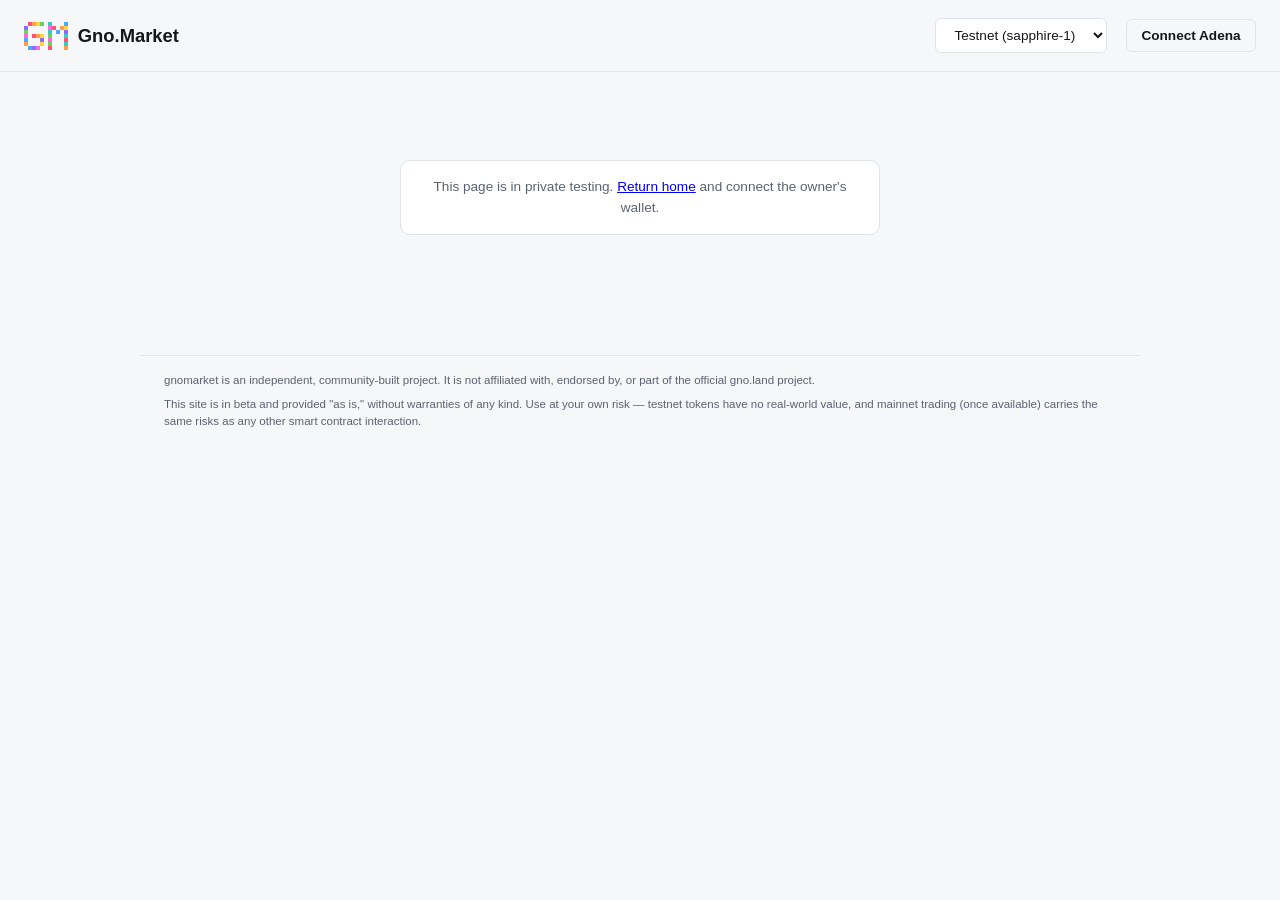
==== collections/index.html @ 697d0a10 "Switch to clean folder-style URLs (/nft/ instead of /nft.html) Moves collections.html, nft.html, nft" ====
<!doctype html>
<html lang="en">
<head>
<meta charset="utf-8" />
<title>Gno.Market — Collections</title>
<meta name="viewport" content="width=device-width, initial-scale=1" />
<link rel="icon" type="image/svg+xml" href="/favicon.svg" />
<link rel="stylesheet" href="/style.css" />
</head>
<body>

<header>
  <h1><img src="/favicon.svg" alt="" class="logo-mark" />Gno.Market<span id="chainLabel" style="display:none;"></span></h1>
  <nav class="topnav" id="appNav" style="display:none;">
    <a href="/">Marketplace</a>
    <a href="/collections/" class="active">Collections</a>
    <a href="/nfts/">NFTs</a>
    <a href="/my-nfts/">My NFTs</a>
  </nav>
  <div style="display:flex; align-items:center; gap:0.6rem;">
    <select id="networkSelect"></select>
    <div id="walletPillContainer"></div>
  </div>
</header>

<main>

<div id="lockedView" class="panel status" style="max-width:480px; margin:4rem auto; text-align:center;">
  This page is in private testing. <a href="/">Return home</a> and connect the owner's wallet.
</div>

<div id="appView" style="display:none;">
  <section>
    <h2>Collections</h2>
    <div class="panel">
      <p class="status">
        Detected by scanning every deployed realm for GRC721/GRC1155 signatures (the same heuristic
        gno-observer uses) — not filtered to Gno.Market's own registry. A collection showing here isn't
        necessarily sellable on the <a href="/">Marketplace</a> page; that additionally requires
        its own realm to register an adapter.
      </p>
      <p class="status">
        This list is a cache refreshed automatically every 30 minutes (not scanned live in your browser —
        that would mean every visitor re-scanning the whole chain). Use "Scan now" for anything deployed
        more recently than the last refresh.
      </p>
      <div style="display:flex; justify-content:space-between; align-items:center; margin-bottom:0.75rem;">
        <span id="scanStatus" class="status"></span>
        <button id="scanBtn" class="secondary">Scan now (live)</button>
      </div>
      <div id="results" style="overflow-x:auto;"></div>
    </div>
  </section>
</div>

</main>

<footer class="site-footer" id="siteFooter"></footer>

<script src="/shared.js?v=10"></script>
<script src="/wallet.js?v=10"></script>
<script>
initNetworkSelect(document.getElementById("networkSelect"), () => { if (unlocked) applyNetwork(); });
initWalletPill(document.getElementById("walletPillContainer"));
initFooter(document.getElementById("siteFooter"));

let unlocked = false;
initGate((isOwner) => {
  unlocked = isOwner;
  document.getElementById("lockedView").style.display = isOwner ? "none" : "";
  document.getElementById("appNav").style.display = isOwner ? "" : "none";
  document.getElementById("appView").style.display = isOwner ? "" : "none";
  if (isOwner) applyNetwork();
});

let scanGeneration = 0;

function applyNetwork() {
  const n = net();
  document.getElementById("chainLabel").textContent = n.chainId + " @ " + n.rpcUrl;
  scanGeneration++; // invalidate any scan still running against the previous network
  document.getElementById("results").innerHTML = "";
  document.getElementById("scanStatus").textContent = "";
  loadCachedCollections();
}

// One row shape for both data sources: the pre-built cache (name/symbol/
// tokenCount/holderCount/image all populated server-side) and a live scan
// (holderCount/image left null — too expensive to compute per-visitor, see
// scripts/refresh-collections.mjs's doc comment).
function collectionRowHtml(c) {
  const netParam = encodeURIComponent(currentNetKey);
  // The link goes to whatever collectionID the marketplace actually knows
  // this collection by — its own real path, unless a satellite adapter
  // fronts it (see SATELLITE_ADAPTERS in shared.js), in which case every
  // downstream link built from here (NFT cards, item pages) needs to carry
  // the adapter's path instead, or "List"/"Buy" would look invisible. The
  // displayed realm text below stays the real path regardless — link
  // target and displayed identity are allowed to differ, but only the
  // link needs to be "correct" for trading to work.
  const pathParam = encodeURIComponent(marketplaceCollectionId(c.path));
  const name = c.name || "(name unavailable)";
  const symbol = c.symbol ? ` (${escapeHtml(c.symbol)})` : "";
  const count = c.tokenCount != null ? c.tokenCount : "?";
  const holders = c.holderCount != null ? c.holderCount : "—";
  const note = c.standard === "GRC1155" ? ' <span class="badge">not tradeable on Gno.Market yet</span>' : "";
  const thumb = c.image
    ? `<img src="${escapeHtml(c.image)}" alt="" class="collection-thumb" />`
    : `<div class="collection-thumb noimg"></div>`;
  // createdAt only ever comes from the cache (see refresh-collections.mjs —
  // it's resolved via a tx-indexer GraphQL query, not something a browser
  // can look up: betanet's indexer has no CORS headers, and there's no
  // vm/* RPC path that returns a deploy date at all). A live-scanned row
  // just shows "—" rather than a wrong or missing-looking blank.
  const created = c.createdAt ? formatDate(c.createdAt) : "—";
  // Filled in by refreshHoldings() once a wallet is connected — checked
  // against c.path (the REAL contract), not the resolved marketplace
  // collectionID, since BalanceOf is a plain read against whatever
  // actually holds the tokens, independent of any adapter.
  return `
    <tr class="clickable" data-href="/nfts/?collection=${pathParam}&network=${netParam}">
      <td>${thumb}</td>
      <td class="mono">${escapeHtml(c.path)}</td>
      <td>${escapeHtml(name)}${symbol}</td>
      <td><span class="badge">${c.standard}</span>${note}</td>
      <td>${count}</td>
      <td>${holders}</td>
      <td class="you-hold" data-path="${escapeHtml(c.path)}">&mdash;</td>
      <td class="meta">${created}</td>
      <td><a href="/nfts/?collection=${pathParam}&network=${netParam}">View NFTs &rarr;</a></td>
    </tr>`;
}

function formatDate(iso) {
  try {
    return new Date(iso).toLocaleDateString(undefined, { year: "numeric", month: "short", day: "numeric" });
  } catch {
    return "—";
  }
}

const RESULTS_TABLE_HEAD =
  `<table class="simple"><thead><tr><th></th><th>Realm</th><th>Name</th><th>Standard</th><th>Tokens</th><th>Holders</th><th>You hold</th><th>Created</th><th></th></tr></thead><tbody id="resultsBody"></tbody></table>`;

// Best-effort BalanceOf(walletAddress) per visible row — not every
// collection exposes BalanceOf (it's a standard GRC721 convention, not
// something market.NFT itself requires), so a failed read just leaves the
// placeholder rather than erroring the row. Only runs once per row per
// connection (data-checked guards against re-querying rows already done
// when a new batch is appended during a live scan).
async function refreshHoldings() {
  if (!walletAddress) return;
  const cells = Array.from(document.querySelectorAll("#results .you-hold:not([data-checked])"));
  await mapLimit(cells, 6, async (cell) => {
    cell.dataset.checked = "1";
    try {
      const [balance] = parseGnoLines(await qevalOn(cell.dataset.path, `BalanceOf(${JSON.stringify(walletAddress)})`));
      cell.textContent = typeof balance === "number" && balance > 0 ? String(balance) : "—";
    } catch {
      cell.textContent = "—";
    }
  });
}
document.addEventListener("wallet:connected", refreshHoldings);
document.addEventListener("wallet:disconnected", () => {
  document.querySelectorAll("#results .you-hold").forEach((cell) => {
    cell.textContent = "—";
    delete cell.dataset.checked;
  });
});

function wireRowClicks() {
  document.querySelectorAll("#results tr.clickable").forEach((row) => {
    if (row.dataset.wired) return;
    row.dataset.wired = "1";
    row.addEventListener("click", (e) => {
      if (e.target.tagName === "A") return; // let the explicit link handle its own click
      location.href = row.dataset.href;
    });
  });
}

function renderTable(items) {
  const resultsEl = document.getElementById("results");
  if (items.length === 0) { resultsEl.innerHTML = ""; return; }
  resultsEl.innerHTML = RESULTS_TABLE_HEAD;
  document.getElementById("resultsBody").innerHTML = items.map(collectionRowHtml).join("");
  wireRowClicks();
  refreshHoldings();
}

function appendRow(item) {
  const resultsEl = document.getElementById("results");
  if (!document.getElementById("resultsBody")) resultsEl.innerHTML = RESULTS_TABLE_HEAD;
  document.getElementById("resultsBody").insertAdjacentHTML("beforeend", collectionRowHtml(item));
  wireRowClicks();
  refreshHoldings();
}

function relativeTime(iso) {
  const ms = Date.now() - new Date(iso).getTime();
  const min = Math.round(ms / 60000);
  if (min < 1) return "just now";
  if (min < 60) return `${min} min ago`;
  const hr = Math.round(min / 60);
  return `${hr} hour${hr === 1 ? "" : "s"} ago`;
}

// Primary data source: the pre-built cache (see this page's own
// explanatory note in the page). Not present for "local" — a personal
// gnodev instance has no CI to run the generator against — so that network
// falls straight through to "no cached data, use Scan now".
async function loadCachedCollections() {
  const myGeneration = scanGeneration;
  const statusEl = document.getElementById("scanStatus");
  statusEl.textContent = "Loading…";
  try {
    const res = await fetch(`data/collections-${net().chainId}.json`, { cache: "no-store" });
    if (myGeneration !== scanGeneration) return;
    if (!res.ok) throw new Error("no cache for this network");
    const data = await res.json();
    if (myGeneration !== scanGeneration) return;
    renderTable(data.collections);
    const truncNote = data.truncated ? ` (first ${data.scannedCount} of ${data.totalRealms} realms — not exhaustive)` : "";
    statusEl.textContent = `${data.collections.length} NFT collection${data.collections.length === 1 ? "" : "s"} · updated ${relativeTime(data.generatedAt)}.${truncNote}`;
  } catch {
    if (myGeneration !== scanGeneration) return;
    renderTable([]);
    statusEl.textContent = `No cached data for ${net().label} yet — click "Scan now" for a live scan.`;
  }
}

// Fallback for anything deployed more recently than the last cache refresh
// (or for "local", which has no cache at all): a lighter live scan, missing
// the thumbnail/holder columns the cache computes server-side (see
// scripts/refresh-collections.mjs) — those need per-token enumeration,
// too expensive to repeat in every visitor's own browser.
async function runScan() {
  const myGeneration = ++scanGeneration;
  const btn = document.getElementById("scanBtn");
  const statusEl = document.getElementById("scanStatus");
  btn.disabled = true;
  renderTable([]);
  let count = 0;
  try {
    const { found, scannedCount, truncated, totalRealms } = await scanChainForCollections(
      (scanned, total) => {
        if (myGeneration === scanGeneration) statusEl.textContent = `Scanning… ${scanned}/${total} (found ${count})`;
      },
      async (item) => {
        if (myGeneration !== scanGeneration) return; // superseded — stop enriching/rendering for a dead scan
        const summary = await fetchCollectionSummary(item.path).catch(() => ({ name: null, symbol: null, tokenCount: null }));
        if (myGeneration !== scanGeneration) return;
        // Drop GRC721s with no confirmed token count — either a real 0
        // (never minted anything) or unreadable entirely (no TokenCount()
        // at all). Both describe something that isn't a genuine browsable
        // collection: gnoswap's position/v1 and staker never mint, and
        // gnoswap/gnft, despite having real holders, doesn't expose a
        // count either — if we can't even say how many tokens exist, it
        // doesn't belong in a collections list. Leaves GRC1155 alone
        // (TokenCount isn't part of that standard here).
        if (item.standard === "GRC721" && (summary.tokenCount == null || summary.tokenCount === 0)) return;
        count++;
        // Thumbnail only for GRC721 (holder/image logic is per-token-owner,
        // GRC1155's balance-per-holder shape isn't enumerated here yet) —
        // best-effort, a failed/slow lookup shouldn't block the row itself.
        const image = item.standard === "GRC721" ? await fetchFirstTokenImage(item.path).catch(() => null) : null;
        if (myGeneration !== scanGeneration) return;
        appendRow({ ...item, ...summary, holderCount: null, image });
      }
    );
    if (myGeneration !== scanGeneration) return; // superseded by a network switch or a newer scan

    const truncNote = truncated
      ? ` (showing results from the first ${scannedCount} of ${totalRealms} realms — this is a demo-grade scan, not exhaustive)`
      : "";
    statusEl.textContent = count === 0
      ? `0 NFT collections detected across ${scannedCount} realms scanned.`
      : `${count} NFT collection${count === 1 ? "" : "s"} detected across ${scannedCount} realm${scannedCount === 1 ? "" : "s"} scanned.${truncNote}`;
  } catch (err) {
    if (myGeneration === scanGeneration) statusEl.textContent = "Scan failed: " + err.message;
  } finally {
    if (myGeneration === scanGeneration) btn.disabled = false;
  }
}

document.getElementById("scanBtn").addEventListener("click", runScan);
</script>
</body>
</html>
---- style.css ----
:root {
  color-scheme: light dark;
  --bg: #0f1115;
  --panel: #171a21;
  --border: #2a2f3a;
  --text: #e7e9ee;
  --muted: #9aa3b2;
  --accent: #6ea8fe;
  --accent-text: #06101f;
  --danger: #ff6b6b;
  --good: #4ade80;
  --warn-bg: #3a2f12;
  --warn-border: #6b4f16;
}
@media (prefers-color-scheme: light) {
  :root {
    --bg: #f6f7f9;
    --panel: #ffffff;
    --border: #dfe3ea;
    --text: #14161a;
    --muted: #5b6270;
    --accent: #2f6feb;
    --accent-text: #ffffff;
    --warn-bg: #fff6e0;
    --warn-border: #e8c76a;
  }
}
* { box-sizing: border-box; }
body {
  margin: 0;
  background: var(--bg);
  color: var(--text);
  font: 15px/1.5 -apple-system, BlinkMacSystemFont, "Segoe UI", sans-serif;
}
header {
  display: flex;
  align-items: center;
  justify-content: space-between;
  gap: 1.5rem;
  padding: 0.85rem 1.5rem;
  flex-wrap: wrap;
  border-bottom: 1px solid var(--border);
}
header h1 { font-size: 1.15rem; margin: 0; display: flex; align-items: center; gap: 0.6rem; flex: none; }
header h1 .logo-mark {
  width: 2.4em;
  height: 2.4em;
  flex: none;
  transition: transform 0.25s ease;
}
header h1 .logo-mark:hover { transform: scale(1.15) rotate(-8deg); }
@media (prefers-reduced-motion: reduce) {
  header h1 .logo-mark { transition: none; }
  header h1 .logo-mark:hover { transform: none; }
}
/* nav now lives inline in the header row itself (between the wordmark and
   the network/wallet controls) rather than as its own full-width bordered
   strip underneath — the border above moved onto header to keep a single
   dividing line instead of two. */
nav.topnav {
  display: flex;
  gap: 0.25rem;
  flex: 1;
  justify-content: center;
  flex-wrap: wrap;
}
nav.topnav a {
  display: inline-block;
  padding: 0.5rem 0.9rem;
  color: var(--muted);
  text-decoration: none;
  font-size: 0.85rem;
  font-weight: 600;
  border-bottom: 2px solid transparent;
}
nav.topnav a:hover { color: var(--text); }
nav.topnav a.active { color: var(--text); border-bottom-color: var(--accent); }
main { max-width: 1000px; margin: 0 auto; padding: 1.5rem; }
section { margin-bottom: 2rem; }
h2 { font-size: 1rem; text-transform: uppercase; letter-spacing: 0.04em; color: var(--muted); margin: 0 0 0.75rem; }
.panel {
  background: var(--panel);
  border: 1px solid var(--border);
  border-radius: 10px;
  padding: 1rem 1.25rem;
}
.banner {
  background: var(--warn-bg);
  border: 1px solid var(--warn-border);
  border-radius: 10px;
  padding: 0.75rem 1rem;
  font-size: 0.85rem;
  margin-bottom: 1rem;
}
select, button, .btn {
  background: var(--accent);
  color: var(--accent-text);
  border: none;
  border-radius: 6px;
  padding: 0.5rem 0.9rem;
  font-size: 0.85rem;
  font-weight: 600;
  cursor: pointer;
  font-family: inherit;
}
select {
  background: var(--panel);
  color: var(--text);
  border: 1px solid var(--border);
  font-weight: 400;
}
button.secondary {
  background: transparent;
  color: var(--text);
  border: 1px solid var(--border);
}
button.secondary.connected {
  background: none;
  color: var(--good);
  border: 1px solid var(--good);
  font-weight: 600;
}
/* Distinct color on hover (not just the "Disconnect" label swap) so the
   button reads as an action to take, not an inert connected status pill. */
button.secondary.connected:hover {
  color: var(--accent);
  border-color: var(--accent);
}
button:disabled { opacity: 0.5; cursor: not-allowed; }
select:disabled { opacity: 0.5; }
input[type="text"], input[type="number"] {
  background: var(--bg);
  color: var(--text);
  border: 1px solid var(--border);
  border-radius: 6px;
  padding: 0.4rem 0.6rem;
  font-size: 0.85rem;
  width: 100%;
}
select.field-input {
  width: 100%;
  padding: 0.4rem 0.6rem;
}
label { display: block; font-size: 0.75rem; color: var(--muted); margin-bottom: 0.2rem; }
.field { margin-bottom: 0.6rem; }
.grid {
  display: grid;
  grid-template-columns: repeat(auto-fill, minmax(210px, 1fr));
  gap: 1rem;
}
.card {
  background: var(--panel);
  border: 1px solid var(--border);
  border-radius: 10px;
  overflow: hidden;
  display: flex;
  flex-direction: column;
}
.card a.card-link, a.card-link { color: inherit; text-decoration: none; display: contents; }
.card img, .card .noimg {
  width: 100%;
  aspect-ratio: 1 / 1;
  object-fit: cover;
  background: var(--bg);
}
.card .noimg { display: flex; align-items: center; justify-content: center; color: var(--muted); font-size: 0.8rem; }
.card .body { padding: 0.7rem 0.8rem 0.9rem; display: flex; flex-direction: column; gap: 0.35rem; }
.card .name { font-weight: 600; font-size: 0.9rem; }
.swatch {
  display: inline-block;
  width: 0.7em;
  height: 0.7em;
  border-radius: 50%;
  border: 1px solid var(--border);
  margin-left: 0.4em;
  vertical-align: middle;
}
.card .meta { color: var(--muted); font-size: 0.75rem; word-break: break-all; }
.card .traits { display: flex; flex-wrap: wrap; gap: 0.3rem; }
.trait {
  background: var(--bg);
  border: 1px solid var(--border);
  border-radius: 4px;
  padding: 0.15rem 0.4rem;
  font-size: 0.68rem;
  color: var(--muted);
}
.trait b { color: var(--text); font-weight: 600; }
.card .price { font-weight: 700; }
.card .actions { margin-top: 0.4rem; display: flex; gap: 0.4rem; }
.card .card-actions { padding: 0 0.8rem 0.8rem; display: flex; flex-direction: column; gap: 0.4rem; }
.card .card-actions .row-inline { display: flex; gap: 0.4rem; }
.card .card-actions button { white-space: nowrap; }
.card .card-actions .trade-status { margin: 0; min-height: 1.1em; }
/* Price input's unit stays visible once typing starts, unlike a
   placeholder that vanishes the moment there's a value. */
.amount-input { position: relative; flex: 1; min-width: 0; }
.amount-input input[type="number"] { width: 100%; padding: 0.35rem 2.6rem 0.35rem 0.5rem; }
.amount-input .unit {
  position: absolute; right: 0.55rem; top: 50%; transform: translateY(-50%);
  font-size: 0.7rem; color: var(--muted); pointer-events: none;
}
.status { font-size: 0.85rem; color: var(--muted); min-height: 1.2em; }
.status.error { color: var(--danger); }
.status.ok { color: var(--good); }
.mono { font-family: ui-monospace, SFMono-Regular, Menlo, monospace; font-size: 0.8rem; }
details summary { cursor: pointer; color: var(--muted); font-size: 0.85rem; }
.row { display: flex; gap: 0.6rem; align-items: end; flex-wrap: wrap; }
.row .field { flex: 1; min-width: 140px; }
table.simple { width: 100%; border-collapse: collapse; font-size: 0.85rem; }
table.simple th, table.simple td { text-align: left; padding: 0.35rem 0.5rem; border-bottom: 1px solid var(--border); }
table.simple th { color: var(--muted); font-weight: 500; }
table.simple tr.clickable { cursor: pointer; }
table.simple tr.clickable:hover { background: var(--bg); }
.collection-thumb {
  width: 36px; height: 36px; border-radius: 6px; object-fit: cover; display: block;
  background: var(--bg); border: 1px solid var(--border);
}
.collection-thumb.noimg { display: block; }
.badge {
  display: inline-block;
  background: var(--border);
  border-radius: 4px;
  padding: 0.1rem 0.4rem;
  font-size: 0.7rem;
}
.spinner {
  display: inline-block; width: 0.85em; height: 0.85em; margin-right: 0.45em;
  border: 2px solid currentColor; border-right-color: transparent; border-radius: 50%;
  vertical-align: -0.15em; animation: spin 0.6s linear infinite;
}
@keyframes spin { to { transform: rotate(360deg); } }

/* ---------------- wallet pill ---------------- */
.wallet-pill { display: flex; align-items: center; gap: 0.6rem; }
.wallet-info { display: flex; flex-direction: column; align-items: flex-end; line-height: 1.25; min-width: 0; }
.wallet-addr { font-size: 0.78rem; }
.wallet-balance { font-size: 0.7rem; color: var(--muted); }
.wallet-pill button.connected {
  background: none; color: var(--good); border: 1px solid var(--good); font-weight: 600;
}
.wallet-pill button.connected:hover { color: var(--accent); border-color: var(--accent); }

/* ---------------- toolbar (sort / filter / view toggle) ---------------- */
.toolbar {
  display: flex; align-items: center; gap: 0.6rem; flex-wrap: wrap;
  margin-bottom: 0.9rem;
}
.toolbar .spacer { flex: 1; }
.view-toggle { display: flex; border: 1px solid var(--border); border-radius: 6px; overflow: hidden; }
.view-toggle button {
  background: var(--panel); color: var(--muted); border: none; border-radius: 0;
  padding: 0.4rem 0.6rem; font-weight: 400;
}
.view-toggle button + button { border-left: 1px solid var(--border); }
.view-toggle button.active { background: var(--accent); color: var(--accent-text); font-weight: 600; }

/* Grid density: default (auto-fill 210px) is "large"; .grid-compact packs
   more, smaller cards per row for the "small" mosaic size option. */
.grid-compact { grid-template-columns: repeat(auto-fill, minmax(140px, 1fr)); gap: 0.65rem; }
.grid-compact .card .body { padding: 0.5rem 0.6rem 0.7rem; gap: 0.2rem; }
.grid-compact .card .name { font-size: 0.78rem; }
.grid-compact .card .meta, .grid-compact .card .price { font-size: 0.68rem; }
.grid-compact .card .traits { display: none; }

/* List view: reuses table.simple but with an image thumbnail column. */
table.listings th img, table.listings td img { width: 42px; height: 42px; object-fit: cover; border-radius: 4px; vertical-align: middle; }
table.listings td.name-cell { display: flex; align-items: center; gap: 0.6rem; }

/* ---------------- NFT detail page ---------------- */
.detail-layout { display: grid; grid-template-columns: minmax(0, 380px) 1fr; gap: 1.5rem; }
@media (max-width: 720px) { .detail-layout { grid-template-columns: 1fr; } }
.detail-media img, .detail-media .noimg { width: 100%; border-radius: 12px; aspect-ratio: 1 / 1; object-fit: cover; }
.detail-title { font-size: 1.4rem; font-weight: 700; margin: 0 0 0.2rem; }
.detail-collection { color: var(--muted); font-size: 0.9rem; margin-bottom: 1rem; }
.detail-collection a { color: var(--accent); text-decoration: none; }
.detail-price-box { display: flex; align-items: baseline; gap: 0.5rem; margin: 1rem 0; }
.detail-price-box .amount { font-size: 1.6rem; font-weight: 700; }
.breadcrumb { font-size: 0.8rem; color: var(--muted); margin-bottom: 1rem; }
.breadcrumb a { color: var(--muted); text-decoration: none; }
.breadcrumb a:hover { color: var(--text); }

/* ---------------- disclaimer footer ---------------- */
footer.site-footer {
  max-width: 1000px;
  margin: 2rem auto 0;
  padding: 1rem 1.5rem 2rem;
  border-top: 1px solid var(--border);
  color: var(--muted);
  font-size: 0.72rem;
  line-height: 1.5;
}
footer.site-footer p { margin: 0 0 0.4rem; }
footer.site-footer p:last-child { margin-bottom: 0; }

/* ---------------- splash (gated home page) ---------------- */
.splash { max-width: 480px; margin: 4rem auto; text-align: center; }
.splash-badge {
  display: inline-block; border: 1px solid var(--border); border-radius: 999px;
  padding: 0.4rem 1rem; font-size: 0.8rem; font-weight: 600; letter-spacing: 0.04em;
  text-transform: uppercase; color: var(--accent); margin-bottom: 2rem;
}
.splash-logo { width: 3rem; height: 3rem; margin-bottom: 0.75rem; }
.splash-mark { font-size: 2.4rem; font-weight: 800; letter-spacing: -0.02em; margin: 0 0 0.75rem; }
.splash-tagline { color: var(--muted); font-size: 1.05rem; margin: 0 0 2rem; }
.splash-links { display: flex; gap: 1.25rem; justify-content: center; font-size: 0.9rem; }
.splash-links a { color: var(--muted); text-decoration: none; border-bottom: 1px solid transparent; }
.splash-links a:hover { color: var(--text); border-bottom-color: var(--accent); }
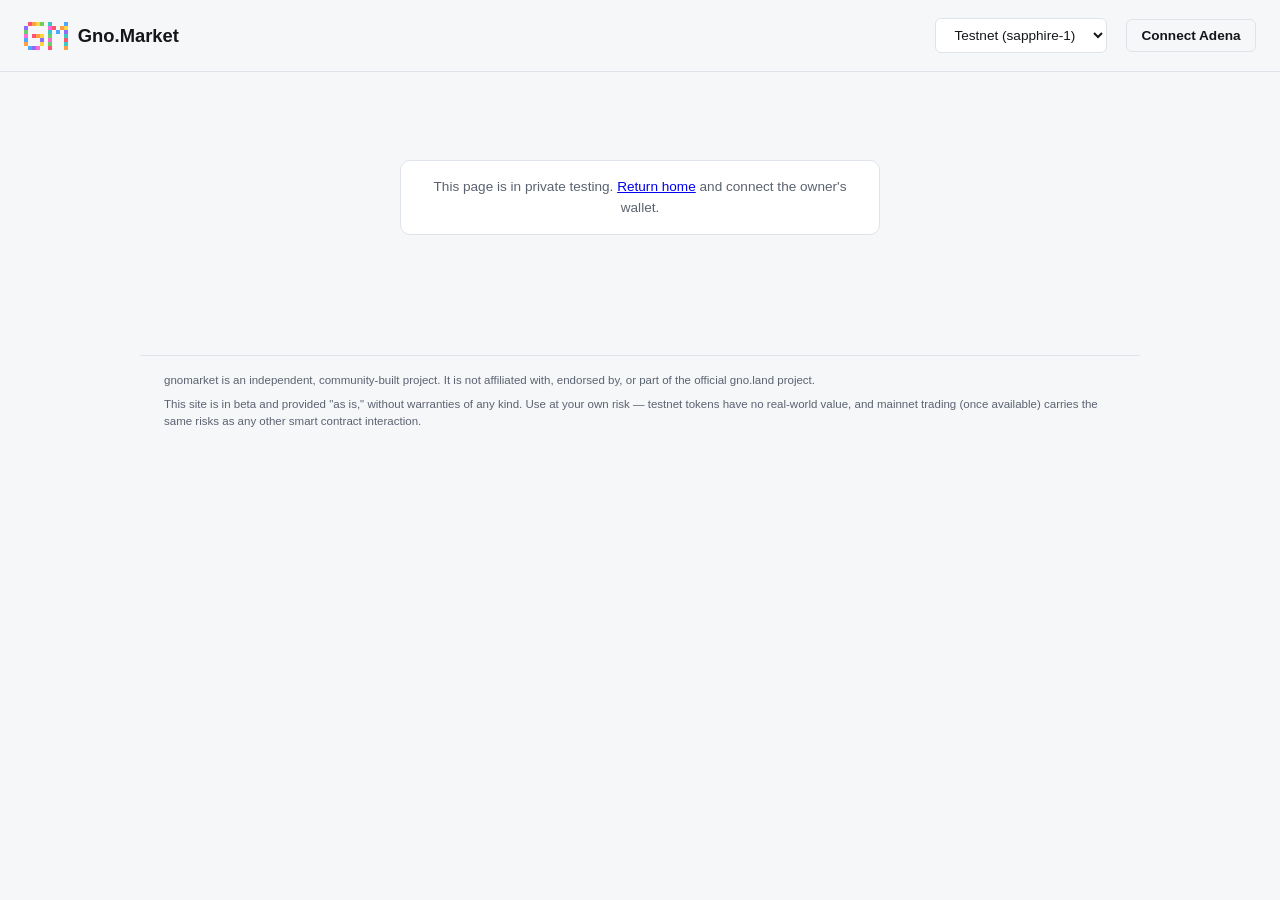
==== commit f35b0e7d: "Add persisted caching + refresh controls; fix the empty-Collections bug Fixes the reported bug: clic" ====
--- a/collections/index.html
+++ b/collections/index.html
@@ -44,9 +44,17 @@
         that would mean every visitor re-scanning the whole chain). Use "Scan now" for anything deployed
         more recently than the last refresh.
       </p>
-      <div style="display:flex; justify-content:space-between; align-items:center; margin-bottom:0.75rem;">
+      <div style="display:flex; justify-content:space-between; align-items:center; margin-bottom:0.75rem; gap:0.5rem; flex-wrap:wrap;">
         <span id="scanStatus" class="status"></span>
-        <button id="scanBtn" class="secondary">Scan now (live)</button>
+        <div style="display:flex; align-items:center; gap:0.5rem;">
+          <select id="autoRefreshSelect" title="Auto-refresh (re-reads the pre-built cache file only — no chain queries)">
+            <option value="0">Auto-refresh: off</option>
+            <option value="60000">Auto-refresh: 1 min</option>
+            <option value="300000">Auto-refresh: 5 min</option>
+          </select>
+          <button id="refreshBtn" class="secondary">Refresh</button>
+          <button id="scanBtn" class="secondary">Scan now (live)</button>
+        </div>
       </div>
       <div id="results" style="overflow-x:auto;"></div>
     </div>
@@ -57,7 +65,7 @@
 
 <footer class="site-footer" id="siteFooter"></footer>
 
-<script src="/shared.js?v=10"></script>
+<script src="/shared.js?v=12"></script>
 <script src="/wallet.js?v=10"></script>
 <script>
 initNetworkSelect(document.getElementById("networkSelect"), () => { if (unlocked) applyNetwork(); });
@@ -65,23 +73,13 @@
 initFooter(document.getElementById("siteFooter"));
 
 let unlocked = false;
-initGate((isOwner) => {
-  unlocked = isOwner;
-  document.getElementById("lockedView").style.display = isOwner ? "none" : "";
-  document.getElementById("appNav").style.display = isOwner ? "" : "none";
-  document.getElementById("appView").style.display = isOwner ? "" : "none";
-  if (isOwner) applyNetwork();
-});
-
 let scanGeneration = 0;
 
 function applyNetwork() {
   const n = net();
   document.getElementById("chainLabel").textContent = n.chainId + " @ " + n.rpcUrl;
   scanGeneration++; // invalidate any scan still running against the previous network
-  document.getElementById("results").innerHTML = "";
-  document.getElementById("scanStatus").textContent = "";
-  loadCachedCollections();
+  loadCachedCollections(); // shows this network's own cached copy instantly if there is one, no blank flash
 }
 
 // One row shape for both data sources: the pre-built cache (name/symbol/
@@ -197,36 +195,48 @@
   refreshHoldings();
 }
 
-function relativeTime(iso) {
-  const ms = Date.now() - new Date(iso).getTime();
-  const min = Math.round(ms / 60000);
-  if (min < 1) return "just now";
-  if (min < 60) return `${min} min ago`;
-  const hr = Math.round(min / 60);
-  return `${hr} hour${hr === 1 ? "" : "s"} ago`;
-}
+function collectionsCacheKey() { return `collections:${net().chainId}`; }
 
 // Primary data source: the pre-built cache (see this page's own
 // explanatory note in the page). Not present for "local" — a personal
 // gnodev instance has no CI to run the generator against — so that network
 // falls straight through to "no cached data, use Scan now".
+//
+// Reads a LOCALLY persisted copy first (instant, zero network) so a page
+// load or "Refresh" click never has to blank the table while waiting on
+// even the cheap static-file fetch — then fetches the real file to pick up
+// anything published since. This is also what makes auto-refresh here safe
+// to default on: it's a fetch of our own pre-built JSON, never a chain
+// query, so polling it costs the RPC nothing at all.
 async function loadCachedCollections() {
   const myGeneration = scanGeneration;
   const statusEl = document.getElementById("scanStatus");
-  statusEl.textContent = "Loading…";
+  const key = collectionsCacheKey();
+  const cached = cacheGet(key);
+  if (cached) {
+    renderTable(cached.data.collections);
+    statusEl.textContent = `${cached.data.collections.length} NFT collection${cached.data.collections.length === 1 ? "" : "s"} · showing cached copy from ${relativeTime(cached.savedAt)} — refreshing…`;
+  } else {
+    statusEl.textContent = "Loading…";
+  }
   try {
-    const res = await fetch(`data/collections-${net().chainId}.json`, { cache: "no-store" });
+    const res = await fetch(`/data/collections-${net().chainId}.json`, { cache: "no-store" });
     if (myGeneration !== scanGeneration) return;
     if (!res.ok) throw new Error("no cache for this network");
     const data = await res.json();
     if (myGeneration !== scanGeneration) return;
+    cacheSet(key, data);
     renderTable(data.collections);
     const truncNote = data.truncated ? ` (first ${data.scannedCount} of ${data.totalRealms} realms — not exhaustive)` : "";
     statusEl.textContent = `${data.collections.length} NFT collection${data.collections.length === 1 ? "" : "s"} · updated ${relativeTime(data.generatedAt)}.${truncNote}`;
-  } catch {
+  } catch (err) {
     if (myGeneration !== scanGeneration) return;
-    renderTable([]);
-    statusEl.textContent = `No cached data for ${net().label} yet — click "Scan now" for a live scan.`;
+    if (cached) {
+      statusEl.textContent = `${cached.data.collections.length} NFT collection${cached.data.collections.length === 1 ? "" : "s"} · showing cached copy from ${relativeTime(cached.savedAt)} — refresh failed: ${err.message}`;
+    } else {
+      renderTable([]);
+      statusEl.textContent = `No cached data for ${net().label} yet — click "Scan now" for a live scan.`;
+    }
   }
 }
 
@@ -240,8 +250,15 @@
   const btn = document.getElementById("scanBtn");
   const statusEl = document.getElementById("scanStatus");
   btn.disabled = true;
-  renderTable([]);
+  // Deliberately NOT clearing #results here — whatever's already showing
+  // (the cache, or a previous scan) stays up until this scan actually has
+  // its first real row to replace it with. Blanking immediately used to
+  // mean a scan interrupted by navigating away (or the page coming back
+  // from the browser's bfcache mid-scan) could leave the table stuck
+  // empty — see pageshow handler below for the bfcache half of that fix.
   let count = 0;
+  let cleared = false;
+  const items = [];
   try {
     const { found, scannedCount, truncated, totalRealms } = await scanChainForCollections(
       (scanned, total) => {
@@ -266,11 +283,15 @@
         // best-effort, a failed/slow lookup shouldn't block the row itself.
         const image = item.standard === "GRC721" ? await fetchFirstTokenImage(item.path).catch(() => null) : null;
         if (myGeneration !== scanGeneration) return;
-        appendRow({ ...item, ...summary, holderCount: null, image });
+        const row = { ...item, ...summary, holderCount: null, image };
+        items.push(row);
+        if (!cleared) { cleared = true; renderTable([]); } // first real row — safe to replace the old view now
+        appendRow(row);
       }
     );
     if (myGeneration !== scanGeneration) return; // superseded by a network switch or a newer scan
 
+    cacheSet(collectionsCacheKey(), { collections: items, generatedAt: new Date().toISOString(), truncated, scannedCount, totalRealms });
     const truncNote = truncated
       ? ` (showing results from the first ${scannedCount} of ${totalRealms} realms — this is a demo-grade scan, not exhaustive)`
       : "";
@@ -285,6 +306,31 @@
 }
 
 document.getElementById("scanBtn").addEventListener("click", runScan);
+wireRefresh(document.getElementById("refreshBtn"), document.getElementById("autoRefreshSelect"), () => { if (unlocked) loadCachedCollections(); });
+
+// Defensive fix for the same underlying bug from the other direction:
+// Chrome/Safari can restore this exact page from the back-forward cache
+// (no JS re-execution) if the user navigates here via the browser's own
+// Back/Forward buttons — which would otherwise freeze whatever was showing
+// at the moment they navigated away, blank table mid-scan included.
+window.addEventListener("pageshow", (e) => { if (e.persisted && unlocked) loadCachedCollections(); });
+
+// Called last, deliberately — its callback can fire SYNCHRONOUSLY (an
+// already-unlocked owner, or the ?on=1 dev bypass) and immediately calls
+// applyNetwork(), which reaches every function/const defined above. Every
+// `function` declaration is hoisted so call order among those doesn't
+// matter, but a `const`/`let` is not — it sits in its temporal dead zone
+// until execution actually reaches that line. Calling initGate() only
+// after all of those have already been declared, rather than partway
+// through the script, is what makes that safe regardless of which
+// function ends up running first.
+initGate((isOwner) => {
+  unlocked = isOwner;
+  document.getElementById("lockedView").style.display = isOwner ? "none" : "";
+  document.getElementById("appNav").style.display = isOwner ? "" : "none";
+  document.getElementById("appView").style.display = isOwner ? "" : "none";
+  if (isOwner) applyNetwork();
+});
 </script>
 </body>
 </html>
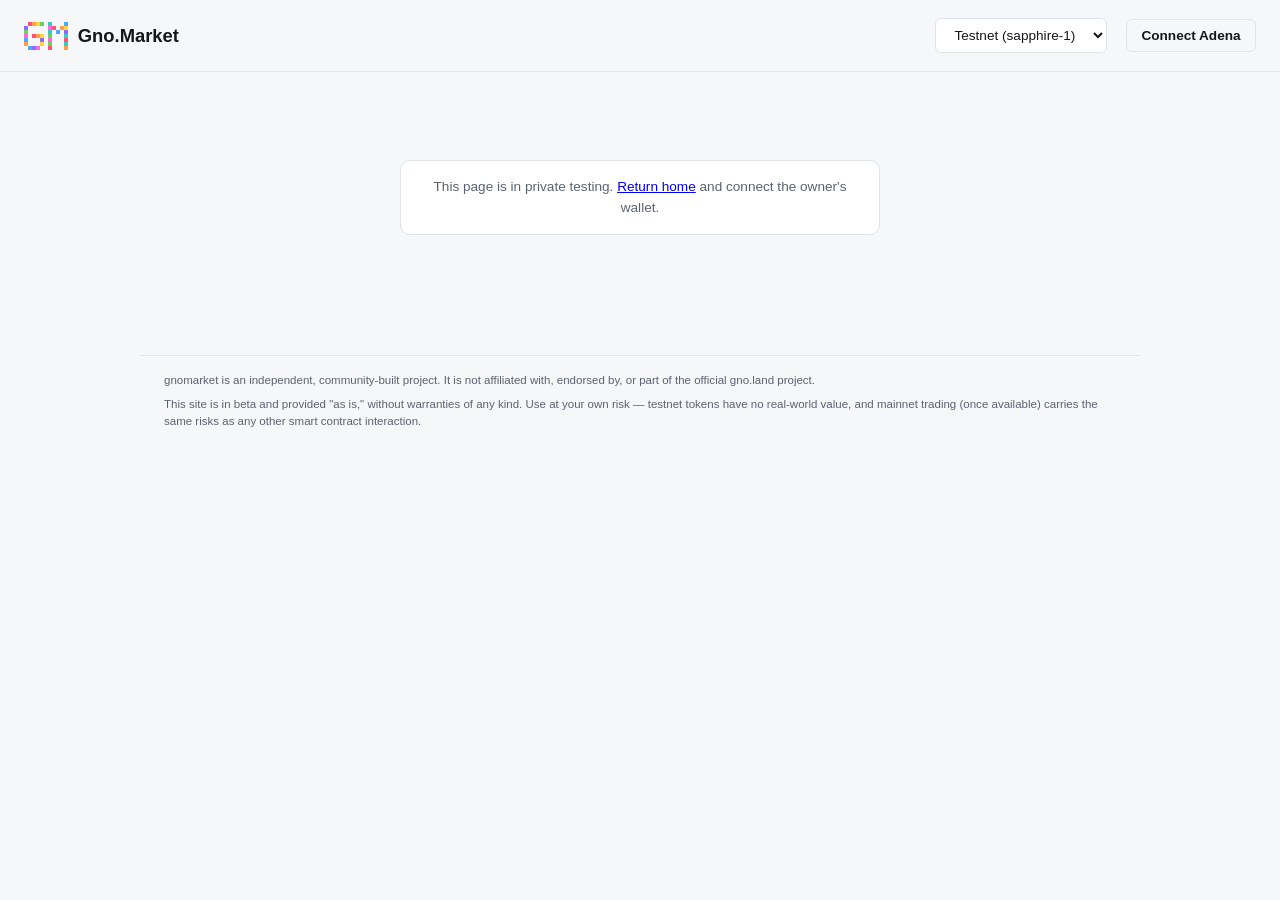
==== commit e4161a81: "Add direct wallet-to-wallet transfer on My NFTs Each card gets a "Transfer to another wallet" toggle" ====
--- a/collections/index.html
+++ b/collections/index.html
@@ -66,7 +66,7 @@
 <footer class="site-footer" id="siteFooter"></footer>
 
 <script src="/shared.js?v=12"></script>
-<script src="/wallet.js?v=10"></script>
+<script src="/wallet.js?v=11"></script>
 <script>
 initNetworkSelect(document.getElementById("networkSelect"), () => { if (unlocked) applyNetwork(); });
 initWalletPill(document.getElementById("walletPillContainer"));
--- a/style.css
+++ b/style.css
@@ -192,6 +192,11 @@
 .card .card-actions .row-inline { display: flex; gap: 0.4rem; }
 .card .card-actions button { white-space: nowrap; }
 .card .card-actions .trade-status { margin: 0; min-height: 1.1em; }
+.card .transfer-block { padding: 0 0.8rem 0.8rem; display: flex; flex-direction: column; gap: 0.4rem; }
+.card .transfer-block .row-inline { display: flex; gap: 0.4rem; }
+.card .transfer-block button { white-space: nowrap; }
+.card .transfer-block input.transfer-address { flex: 1; min-width: 0; }
+.card .transfer-block .transfer-status { margin: 0; min-height: 1.1em; }
 /* Price input's unit stays visible once typing starts, unlike a
    placeholder that vanishes the moment there's a value. */
 .amount-input { position: relative; flex: 1; min-width: 0; }
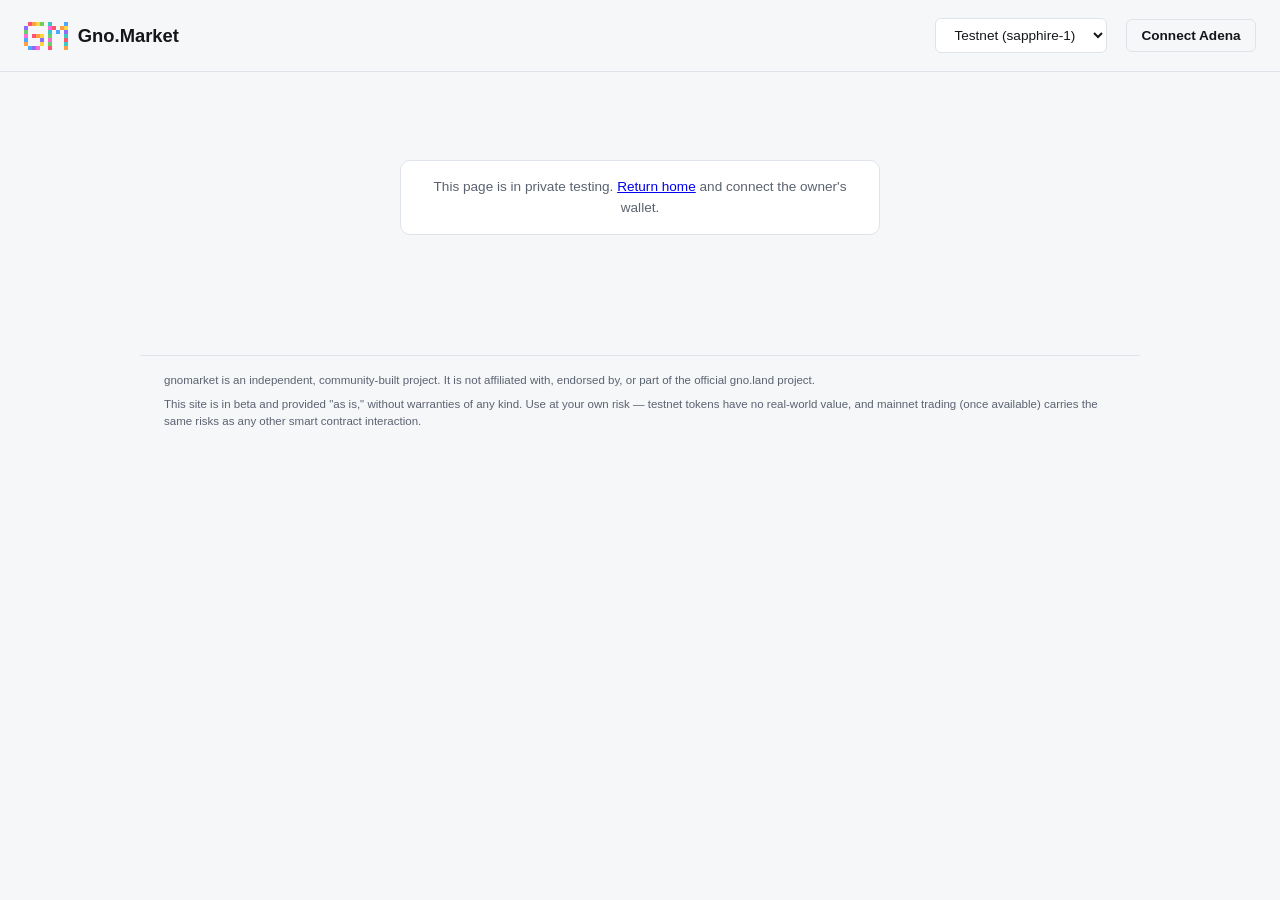
==== commit a3d43d82: "Add search, trait filters, rarity ranking, favorites, and portfolio value The frontend-only tier fro" ====
--- a/collections/index.html
+++ b/collections/index.html
@@ -45,6 +45,12 @@
         more recently than the last refresh.
       </p>
       <div style="display:flex; justify-content:space-between; align-items:center; margin-bottom:0.75rem; gap:0.5rem; flex-wrap:wrap;">
+        <div style="display:flex; align-items:center; gap:0.5rem;">
+          <input type="text" id="searchInput" placeholder="Search collections…" style="min-width:14rem;" />
+          <label style="display:flex; align-items:center; gap:0.3rem; white-space:nowrap;">
+            <input type="checkbox" id="favoritesOnlyCheckbox" /> Favorites only
+          </label>
+        </div>
         <span id="scanStatus" class="status"></span>
         <div style="display:flex; align-items:center; gap:0.5rem;">
           <select id="autoRefreshSelect" title="Auto-refresh (re-reads the pre-built cache file only — no chain queries)">
@@ -65,7 +71,7 @@
 
 <footer class="site-footer" id="siteFooter"></footer>
 
-<script src="/shared.js?v=12"></script>
+<script src="/shared.js?v=13"></script>
 <script src="/wallet.js?v=11"></script>
 <script>
 initNetworkSelect(document.getElementById("networkSelect"), () => { if (unlocked) applyNetwork(); });
@@ -115,8 +121,10 @@
   // against c.path (the REAL contract), not the resolved marketplace
   // collectionID, since BalanceOf is a plain read against whatever
   // actually holds the tokens, independent of any adapter.
+  const favored = isFavorite("collections", c.path);
   return `
     <tr class="clickable" data-href="/nfts/?collection=${pathParam}&network=${netParam}">
+      <td><button type="button" class="fav-star${favored ? " active" : ""}" data-path="${escapeAttr(c.path)}" title="${favored ? "Remove from favorites" : "Add to favorites"}">${favored ? "★" : "☆"}</button></td>
       <td>${thumb}</td>
       <td class="mono">${escapeHtml(c.path)}</td>
       <td>${escapeHtml(name)}${symbol}</td>
@@ -128,6 +136,7 @@
       <td><a href="/nfts/?collection=${pathParam}&network=${netParam}">View NFTs &rarr;</a></td>
     </tr>`;
 }
+function escapeAttr(s) { return escapeHtml(s).replace(/`/g, "&#96;"); }
 
 function formatDate(iso) {
   try {
@@ -138,7 +147,7 @@
 }
 
 const RESULTS_TABLE_HEAD =
-  `<table class="simple"><thead><tr><th></th><th>Realm</th><th>Name</th><th>Standard</th><th>Tokens</th><th>Holders</th><th>You hold</th><th>Created</th><th></th></tr></thead><tbody id="resultsBody"></tbody></table>`;
+  `<table class="simple"><thead><tr><th></th><th></th><th>Realm</th><th>Name</th><th>Standard</th><th>Tokens</th><th>Holders</th><th>You hold</th><th>Created</th><th></th></tr></thead><tbody id="resultsBody"></tbody></table>`;
 
 // Best-effort BalanceOf(walletAddress) per visible row — not every
 // collection exposes BalanceOf (it's a standard GRC721 convention, not
@@ -172,8 +181,19 @@
     if (row.dataset.wired) return;
     row.dataset.wired = "1";
     row.addEventListener("click", (e) => {
-      if (e.target.tagName === "A") return; // let the explicit link handle its own click
+      if (e.target.tagName === "A" || e.target.closest("button")) return; // let the link, or the favorite star, handle its own click
       location.href = row.dataset.href;
+    });
+  });
+  document.querySelectorAll("#results .fav-star:not([data-wired])").forEach((btn) => {
+    btn.dataset.wired = "1";
+    btn.addEventListener("click", (e) => {
+      e.stopPropagation(); // don't also trigger the row's own navigate-on-click
+      const now = toggleFavorite("collections", btn.dataset.path);
+      btn.textContent = now ? "★" : "☆";
+      btn.classList.toggle("active", now);
+      btn.title = now ? "Remove from favorites" : "Add to favorites";
+      if (document.getElementById("favoritesOnlyCheckbox").checked) applyFilters(); // unfavoriting while filtered to favorites should drop the row immediately
     });
   });
 }
@@ -194,6 +214,27 @@
   wireRowClicks();
   refreshHoldings();
 }
+
+// Full unfiltered list from whichever source last loaded (cache or a live
+// scan) — search/favorites filtering re-derives the visible table from
+// this instead of re-fetching, so typing in the search box is instant.
+let allCollections = [];
+function setCollections(items) {
+  allCollections = items;
+  applyFilters();
+}
+function applyFilters() {
+  const q = document.getElementById("searchInput").value.trim().toLowerCase();
+  const favOnly = document.getElementById("favoritesOnlyCheckbox").checked;
+  const filtered = allCollections.filter((c) => {
+    if (favOnly && !isFavorite("collections", c.path)) return false;
+    if (q && !`${c.name || ""} ${c.path}`.toLowerCase().includes(q)) return false;
+    return true;
+  });
+  renderTable(filtered);
+}
+document.getElementById("searchInput").addEventListener("input", applyFilters);
+document.getElementById("favoritesOnlyCheckbox").addEventListener("change", applyFilters);
 
 function collectionsCacheKey() { return `collections:${net().chainId}`; }
 
@@ -214,7 +255,7 @@
   const key = collectionsCacheKey();
   const cached = cacheGet(key);
   if (cached) {
-    renderTable(cached.data.collections);
+    setCollections(cached.data.collections);
     statusEl.textContent = `${cached.data.collections.length} NFT collection${cached.data.collections.length === 1 ? "" : "s"} · showing cached copy from ${relativeTime(cached.savedAt)} — refreshing…`;
   } else {
     statusEl.textContent = "Loading…";
@@ -226,7 +267,7 @@
     const data = await res.json();
     if (myGeneration !== scanGeneration) return;
     cacheSet(key, data);
-    renderTable(data.collections);
+    setCollections(data.collections);
     const truncNote = data.truncated ? ` (first ${data.scannedCount} of ${data.totalRealms} realms — not exhaustive)` : "";
     statusEl.textContent = `${data.collections.length} NFT collection${data.collections.length === 1 ? "" : "s"} · updated ${relativeTime(data.generatedAt)}.${truncNote}`;
   } catch (err) {
@@ -234,7 +275,7 @@
     if (cached) {
       statusEl.textContent = `${cached.data.collections.length} NFT collection${cached.data.collections.length === 1 ? "" : "s"} · showing cached copy from ${relativeTime(cached.savedAt)} — refresh failed: ${err.message}`;
     } else {
-      renderTable([]);
+      setCollections([]);
       statusEl.textContent = `No cached data for ${net().label} yet — click "Scan now" for a live scan.`;
     }
   }
@@ -292,6 +333,8 @@
     if (myGeneration !== scanGeneration) return; // superseded by a network switch or a newer scan
 
     cacheSet(collectionsCacheKey(), { collections: items, generatedAt: new Date().toISOString(), truncated, scannedCount, totalRealms });
+    allCollections = items; // scan's own progressive appendRow calls already rendered these unfiltered — just sync the backing list, applyFilters() below re-derives the visible table from it
+    applyFilters();
     const truncNote = truncated
       ? ` (showing results from the first ${scannedCount} of ${totalRealms} realms — this is a demo-grade scan, not exhaustive)`
       : "";
--- a/style.css
+++ b/style.css
@@ -155,7 +155,15 @@
   overflow: hidden;
   display: flex;
   flex-direction: column;
-}
+  position: relative;
+}
+.card-fav-star {
+  position: absolute; top: 0.4rem; right: 0.4rem; z-index: 1;
+  background: rgba(15, 17, 21, 0.55); border-radius: 50%;
+  width: 1.8rem; height: 1.8rem; display: flex; align-items: center; justify-content: center;
+  font-size: 1.1rem; color: #fff;
+}
+.card-fav-star.active { color: var(--accent); }
 .card a.card-link, a.card-link { color: inherit; text-decoration: none; display: contents; }
 .card img, .card .noimg {
   width: 100%;
@@ -217,6 +225,12 @@
 table.simple th { color: var(--muted); font-weight: 500; }
 table.simple tr.clickable { cursor: pointer; }
 table.simple tr.clickable:hover { background: var(--bg); }
+.fav-star {
+  background: none; border: none; cursor: pointer; padding: 0; font-size: 1.1rem;
+  line-height: 1; color: var(--muted);
+}
+.fav-star.active { color: var(--accent); }
+.fav-star:hover { color: var(--accent); }
 .collection-thumb {
   width: 36px; height: 36px; border-radius: 6px; object-fit: cover; display: block;
   background: var(--bg); border: 1px solid var(--border);
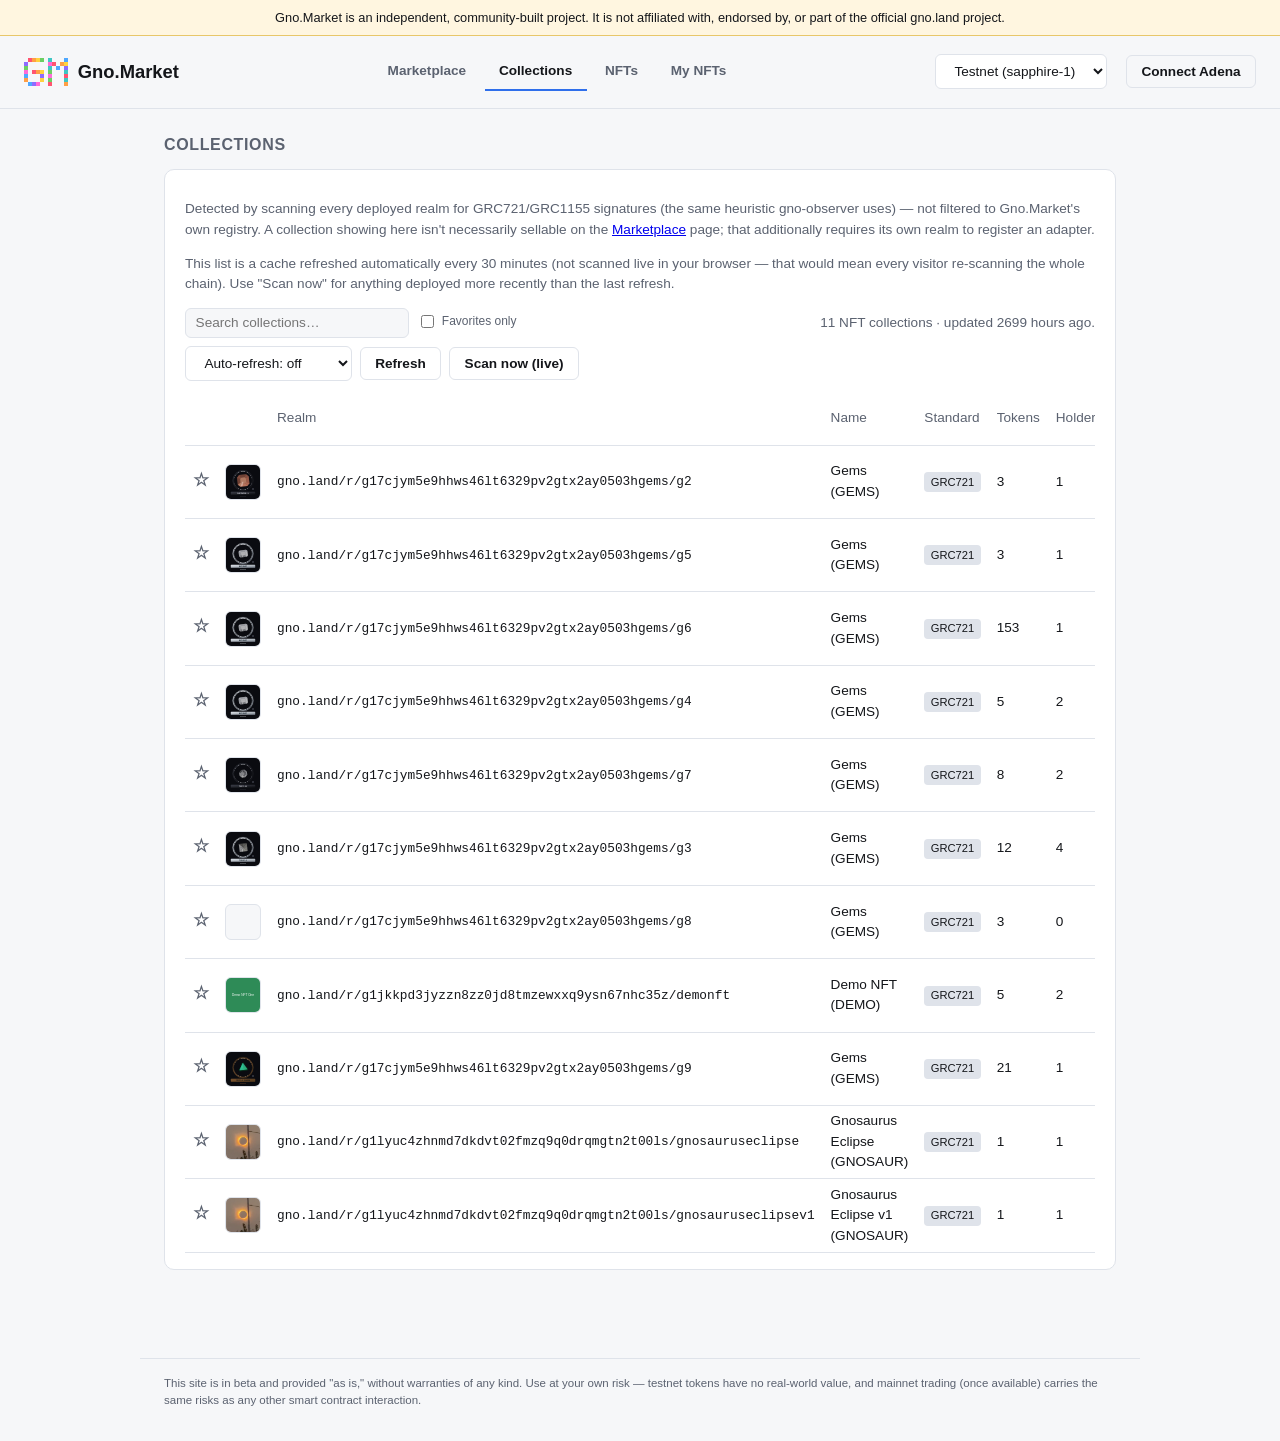
==== commit 8da4ccb1: "Open the site to the public; move disclaimer to a top banner; link logo home Removes the owner-only " ====
--- a/collections/index.html
+++ b/collections/index.html
@@ -9,9 +9,11 @@
 </head>
 <body>
 
+<div id="topBanner" class="top-banner"></div>
+
 <header>
-  <h1><img src="/favicon.svg" alt="" class="logo-mark" />Gno.Market<span id="chainLabel" style="display:none;"></span></h1>
-  <nav class="topnav" id="appNav" style="display:none;">
+  <h1><a href="/" class="brand-link"><img src="/favicon.svg" alt="" class="logo-mark" />Gno.Market</a><span id="chainLabel" style="display:none;"></span></h1>
+  <nav class="topnav" id="appNav">
     <a href="/">Marketplace</a>
     <a href="/collections/" class="active">Collections</a>
     <a href="/nfts/">NFTs</a>
@@ -25,11 +27,7 @@
 
 <main>
 
-<div id="lockedView" class="panel status" style="max-width:480px; margin:4rem auto; text-align:center;">
-  This page is in private testing. <a href="/">Return home</a> and connect the owner's wallet.
-</div>
-
-<div id="appView" style="display:none;">
+<div id="appView">
   <section>
     <h2>Collections</h2>
     <div class="panel">
@@ -71,14 +69,14 @@
 
 <footer class="site-footer" id="siteFooter"></footer>
 
-<script src="/shared.js?v=13"></script>
-<script src="/wallet.js?v=11"></script>
+<script src="/shared.js?v=14"></script>
+<script src="/wallet.js?v=12"></script>
 <script>
-initNetworkSelect(document.getElementById("networkSelect"), () => { if (unlocked) applyNetwork(); });
+initNetworkSelect(document.getElementById("networkSelect"), applyNetwork);
 initWalletPill(document.getElementById("walletPillContainer"));
+initTopBanner(document.getElementById("topBanner"));
 initFooter(document.getElementById("siteFooter"));
 
-let unlocked = false;
 let scanGeneration = 0;
 
 function applyNetwork() {
@@ -349,31 +347,20 @@
 }
 
 document.getElementById("scanBtn").addEventListener("click", runScan);
-wireRefresh(document.getElementById("refreshBtn"), document.getElementById("autoRefreshSelect"), () => { if (unlocked) loadCachedCollections(); });
-
-// Defensive fix for the same underlying bug from the other direction:
-// Chrome/Safari can restore this exact page from the back-forward cache
-// (no JS re-execution) if the user navigates here via the browser's own
-// Back/Forward buttons — which would otherwise freeze whatever was showing
-// at the moment they navigated away, blank table mid-scan included.
-window.addEventListener("pageshow", (e) => { if (e.persisted && unlocked) loadCachedCollections(); });
-
-// Called last, deliberately — its callback can fire SYNCHRONOUSLY (an
-// already-unlocked owner, or the ?on=1 dev bypass) and immediately calls
-// applyNetwork(), which reaches every function/const defined above. Every
-// `function` declaration is hoisted so call order among those doesn't
-// matter, but a `const`/`let` is not — it sits in its temporal dead zone
-// until execution actually reaches that line. Calling initGate() only
-// after all of those have already been declared, rather than partway
-// through the script, is what makes that safe regardless of which
-// function ends up running first.
-initGate((isOwner) => {
-  unlocked = isOwner;
-  document.getElementById("lockedView").style.display = isOwner ? "none" : "";
-  document.getElementById("appNav").style.display = isOwner ? "" : "none";
-  document.getElementById("appView").style.display = isOwner ? "" : "none";
-  if (isOwner) applyNetwork();
-});
+wireRefresh(document.getElementById("refreshBtn"), document.getElementById("autoRefreshSelect"), loadCachedCollections);
+
+// Defensive fix for a real bug: Chrome/Safari can restore this exact page
+// from the back-forward cache (no JS re-execution) if the user navigates
+// here via the browser's own Back/Forward buttons — which would otherwise
+// freeze whatever was showing at the moment they navigated away, blank
+// table mid-scan included.
+window.addEventListener("pageshow", (e) => { if (e.persisted) loadCachedCollections(); });
+
+// Called last, deliberately — reaches every function/const defined above.
+// Every `function` declaration is hoisted so call order among those
+// doesn't matter, but a `const`/`let` is not — it sits in its temporal
+// dead zone until execution actually reaches that line.
+applyNetwork();
 </script>
 </body>
 </html>
--- a/style.css
+++ b/style.css
@@ -32,6 +32,18 @@
   color: var(--text);
   font: 15px/1.5 -apple-system, BlinkMacSystemFont, "Segoe UI", sans-serif;
 }
+/* Always the first thing in <body> — a project-affiliation disclaimer
+   that used to sit as the footer's first line, easy to scroll past
+   unnoticed on any page with a real grid of content above it. Same
+   warning colors as .banner (below), full-width so it reads as a notice
+   rather than page content. */
+.top-banner {
+  background: var(--warn-bg);
+  border-bottom: 1px solid var(--warn-border);
+  padding: 0.5rem 1.5rem;
+  font-size: 0.8rem;
+  text-align: center;
+}
 header {
   display: flex;
   align-items: center;
@@ -42,6 +54,10 @@
   border-bottom: 1px solid var(--border);
 }
 header h1 { font-size: 1.15rem; margin: 0; display: flex; align-items: center; gap: 0.6rem; flex: none; }
+header h1 .brand-link {
+  display: flex; align-items: center; gap: 0.6rem;
+  color: inherit; text-decoration: none;
+}
 header h1 .logo-mark {
   width: 2.4em;
   height: 2.4em;
@@ -311,17 +327,3 @@
 }
 footer.site-footer p { margin: 0 0 0.4rem; }
 footer.site-footer p:last-child { margin-bottom: 0; }
-
-/* ---------------- splash (gated home page) ---------------- */
-.splash { max-width: 480px; margin: 4rem auto; text-align: center; }
-.splash-badge {
-  display: inline-block; border: 1px solid var(--border); border-radius: 999px;
-  padding: 0.4rem 1rem; font-size: 0.8rem; font-weight: 600; letter-spacing: 0.04em;
-  text-transform: uppercase; color: var(--accent); margin-bottom: 2rem;
-}
-.splash-logo { width: 3rem; height: 3rem; margin-bottom: 0.75rem; }
-.splash-mark { font-size: 2.4rem; font-weight: 800; letter-spacing: -0.02em; margin: 0 0 0.75rem; }
-.splash-tagline { color: var(--muted); font-size: 1.05rem; margin: 0 0 2rem; }
-.splash-links { display: flex; gap: 1.25rem; justify-content: center; font-size: 0.9rem; }
-.splash-links a { color: var(--muted); text-decoration: none; border-bottom: 1px solid transparent; }
-.splash-links a:hover { color: var(--text); border-bottom-color: var(--accent); }
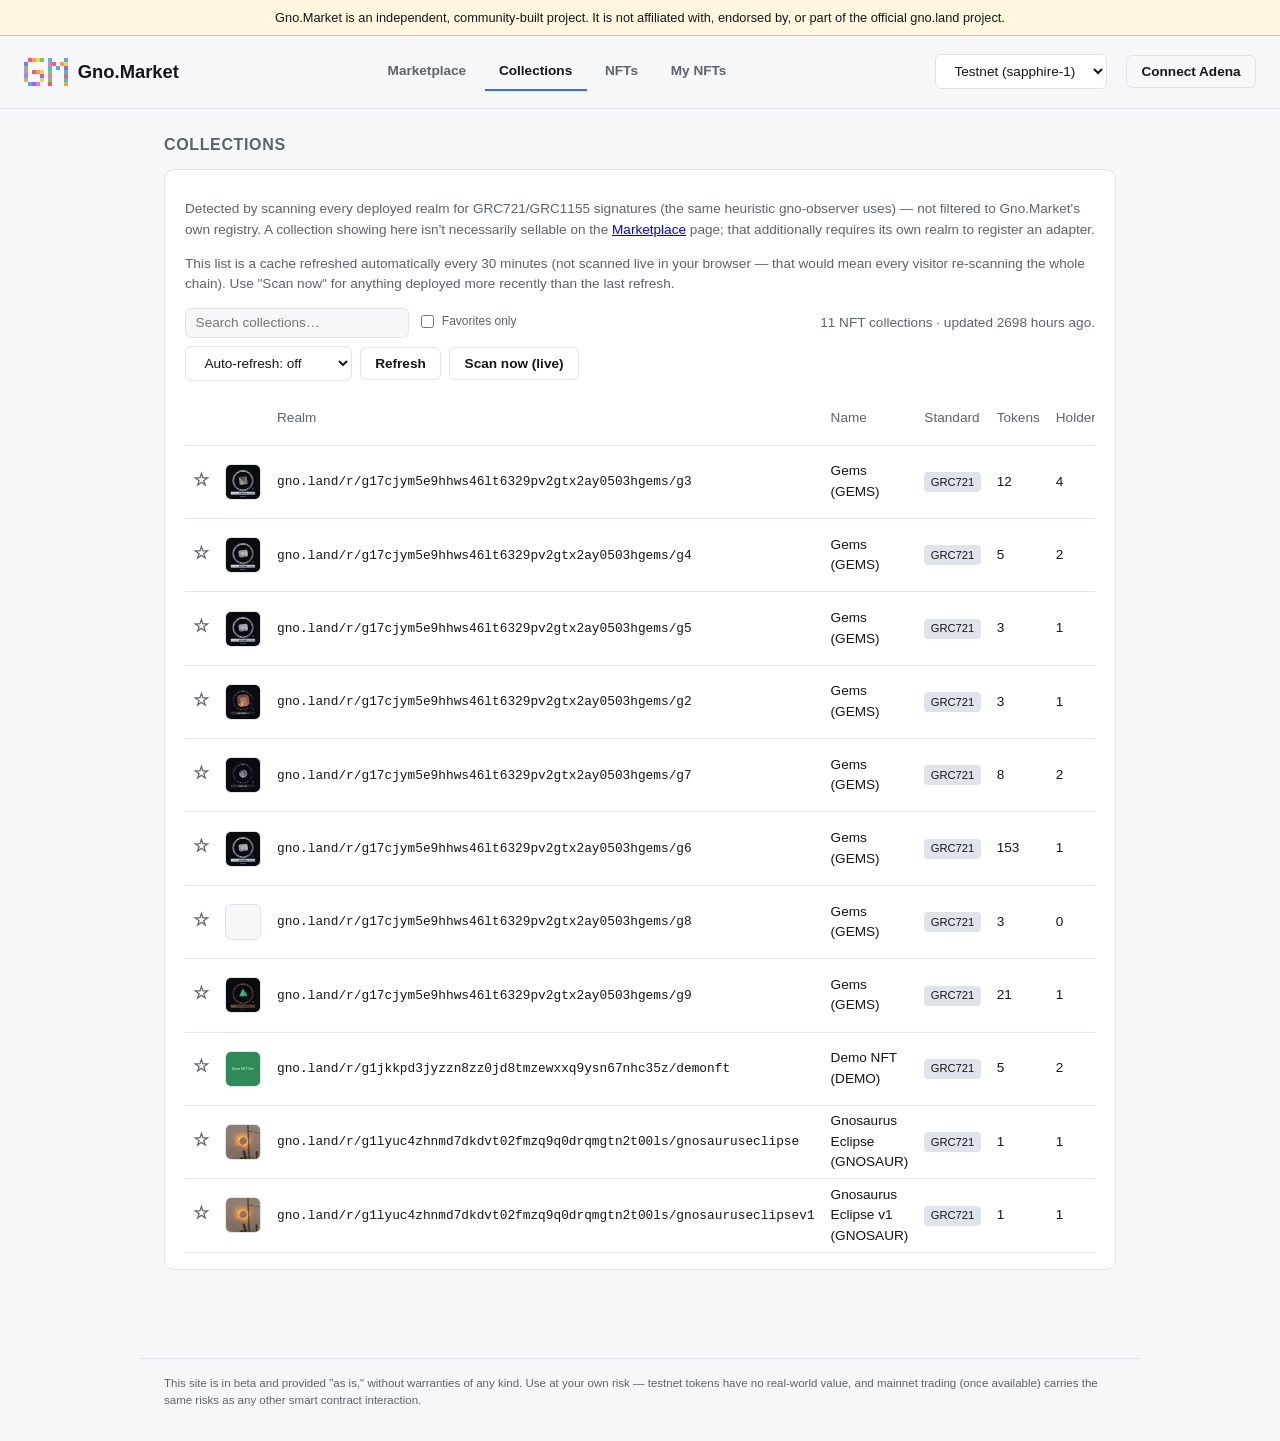
==== commit 9e9500af: "Add link-preview cards, cold-scan skeletons, mobile fixes, and page intros - Open Graph/Twitter Card" ====
--- a/collections/index.html
+++ b/collections/index.html
@@ -4,6 +4,19 @@
 <meta charset="utf-8" />
 <title>Gno.Market — Collections</title>
 <meta name="viewport" content="width=device-width, initial-scale=1" />
+<meta name="description" content="Browse every NFT collection detected on gno.land, auto-discovered by scanning deployed realms." />
+
+<!-- Open Graph / Twitter Card: link previews in Discord, Slack, X, etc. -->
+<meta property="og:type" content="website" />
+<meta property="og:site_name" content="Gno.Market" />
+<meta property="og:title" content="Collections — Gno.Market" />
+<meta property="og:description" content="Browse every NFT collection detected on gno.land, auto-discovered by scanning deployed realms." />
+<meta property="og:url" content="https://gno.market/collections/" />
+<meta property="og:image" content="https://gno.market/og-image.png" />
+<meta name="twitter:card" content="summary_large_image" />
+<meta name="twitter:title" content="Collections — Gno.Market" />
+<meta name="twitter:description" content="Browse every NFT collection detected on gno.land, auto-discovered by scanning deployed realms." />
+<meta name="twitter:image" content="https://gno.market/og-image.png" />
 <link rel="icon" type="image/svg+xml" href="/favicon.svg" />
 <link rel="stylesheet" href="/style.css" />
 </head>
@@ -43,14 +56,14 @@
         more recently than the last refresh.
       </p>
       <div style="display:flex; justify-content:space-between; align-items:center; margin-bottom:0.75rem; gap:0.5rem; flex-wrap:wrap;">
-        <div style="display:flex; align-items:center; gap:0.5rem;">
-          <input type="text" id="searchInput" placeholder="Search collections…" style="min-width:14rem;" />
+        <div style="display:flex; align-items:center; gap:0.5rem; flex-wrap:wrap;">
+          <input type="text" id="searchInput" placeholder="Search collections…" style="min-width:14rem; flex:1;" />
           <label style="display:flex; align-items:center; gap:0.3rem; white-space:nowrap;">
             <input type="checkbox" id="favoritesOnlyCheckbox" /> Favorites only
           </label>
         </div>
         <span id="scanStatus" class="status"></span>
-        <div style="display:flex; align-items:center; gap:0.5rem;">
+        <div style="display:flex; align-items:center; gap:0.5rem; flex-wrap:wrap;">
           <select id="autoRefreshSelect" title="Auto-refresh (re-reads the pre-built cache file only — no chain queries)">
             <option value="0">Auto-refresh: off</option>
             <option value="60000">Auto-refresh: 1 min</option>
@@ -69,7 +82,7 @@
 
 <footer class="site-footer" id="siteFooter"></footer>
 
-<script src="/shared.js?v=14"></script>
+<script src="/shared.js?v=15"></script>
 <script src="/wallet.js?v=12"></script>
 <script>
 initNetworkSelect(document.getElementById("networkSelect"), applyNetwork);
--- a/style.css
+++ b/style.css
@@ -80,6 +80,19 @@
   justify-content: center;
   flex-wrap: wrap;
 }
+/* Below ~640px the 4 nav links can't fit on one row next to the wordmark
+   and controls — flex-wrap alone left each link stacking on its own full
+   line (nav ballooning tall) while header's align-items:center then
+   centered the much-shorter logo against that tall block, making it look
+   like the nav rendered ABOVE the logo instead of stacking cleanly below
+   it. Stacking the header itself into 3 explicit rows (logo, nav,
+   controls) avoids the whole cross-axis-centering-against-a-tall-sibling
+   problem, and letting nav wrap 2-per-row instead of 1 keeps it compact. */
+@media (max-width: 640px) {
+  header { flex-direction: column; align-items: stretch; gap: 0.6rem; }
+  nav.topnav { justify-content: center; }
+  header > div { justify-content: center; }
+}
 nav.topnav a {
   display: inline-block;
   padding: 0.5rem 0.9rem;
@@ -189,6 +202,33 @@
 }
 .card .noimg { display: flex; align-items: center; justify-content: center; color: var(--muted); font-size: 0.8rem; }
 .card .body { padding: 0.7rem 0.8rem 0.9rem; display: flex; flex-direction: column; gap: 0.35rem; }
+
+/* Cold-start placeholder for a grid that's about to fill in — same shape
+   as a real .card (image square + a couple of text lines) so the layout
+   doesn't jump once real cards replace these, shown only while there's
+   nothing cached yet to display instantly instead. */
+.skeleton-card {
+  background: var(--panel);
+  border: 1px solid var(--border);
+  border-radius: 10px;
+  overflow: hidden;
+}
+.skeleton-card .skeleton-img { width: 100%; aspect-ratio: 1 / 1; }
+.skeleton-card .skeleton-body { padding: 0.7rem 0.8rem 0.9rem; display: flex; flex-direction: column; gap: 0.5rem; }
+.skeleton-card .skeleton-line { height: 0.7rem; border-radius: 4px; }
+.skeleton-card .skeleton-line.short { width: 55%; }
+.skeleton-line, .skeleton-img {
+  background: linear-gradient(90deg, var(--border) 25%, var(--panel) 50%, var(--border) 75%);
+  background-size: 200% 100%;
+  animation: skeleton-shimmer 1.4s ease-in-out infinite;
+}
+@keyframes skeleton-shimmer {
+  0% { background-position: 200% 0; }
+  100% { background-position: -200% 0; }
+}
+@media (prefers-reduced-motion: reduce) {
+  .skeleton-line, .skeleton-img { animation: none; }
+}
 .card .name { font-weight: 600; font-size: 0.9rem; }
 .swatch {
   display: inline-block;
@@ -233,6 +273,14 @@
 .status.error { color: var(--danger); }
 .status.ok { color: var(--good); }
 .mono { font-family: ui-monospace, SFMono-Regular, Menlo, monospace; font-size: 0.8rem; }
+/* A full realm path (gno.land/r/g1.../nftmarketv2) is one long unbroken
+   string with no spaces — inline text like #pkgpathLabel isn't inside a
+   scrollable container the way the collections table's .mono cells are,
+   so on a narrow screen it just pushed the whole page wider instead of
+   wrapping. Scoped to the id, not .mono itself, so the table's own cells
+   (which scroll their own container instead) keep their current
+   behavior. */
+#pkgpathLabel { word-break: break-all; }
 details summary { cursor: pointer; color: var(--muted); font-size: 0.85rem; }
 .row { display: flex; gap: 0.6rem; align-items: end; flex-wrap: wrap; }
 .row .field { flex: 1; min-width: 140px; }
